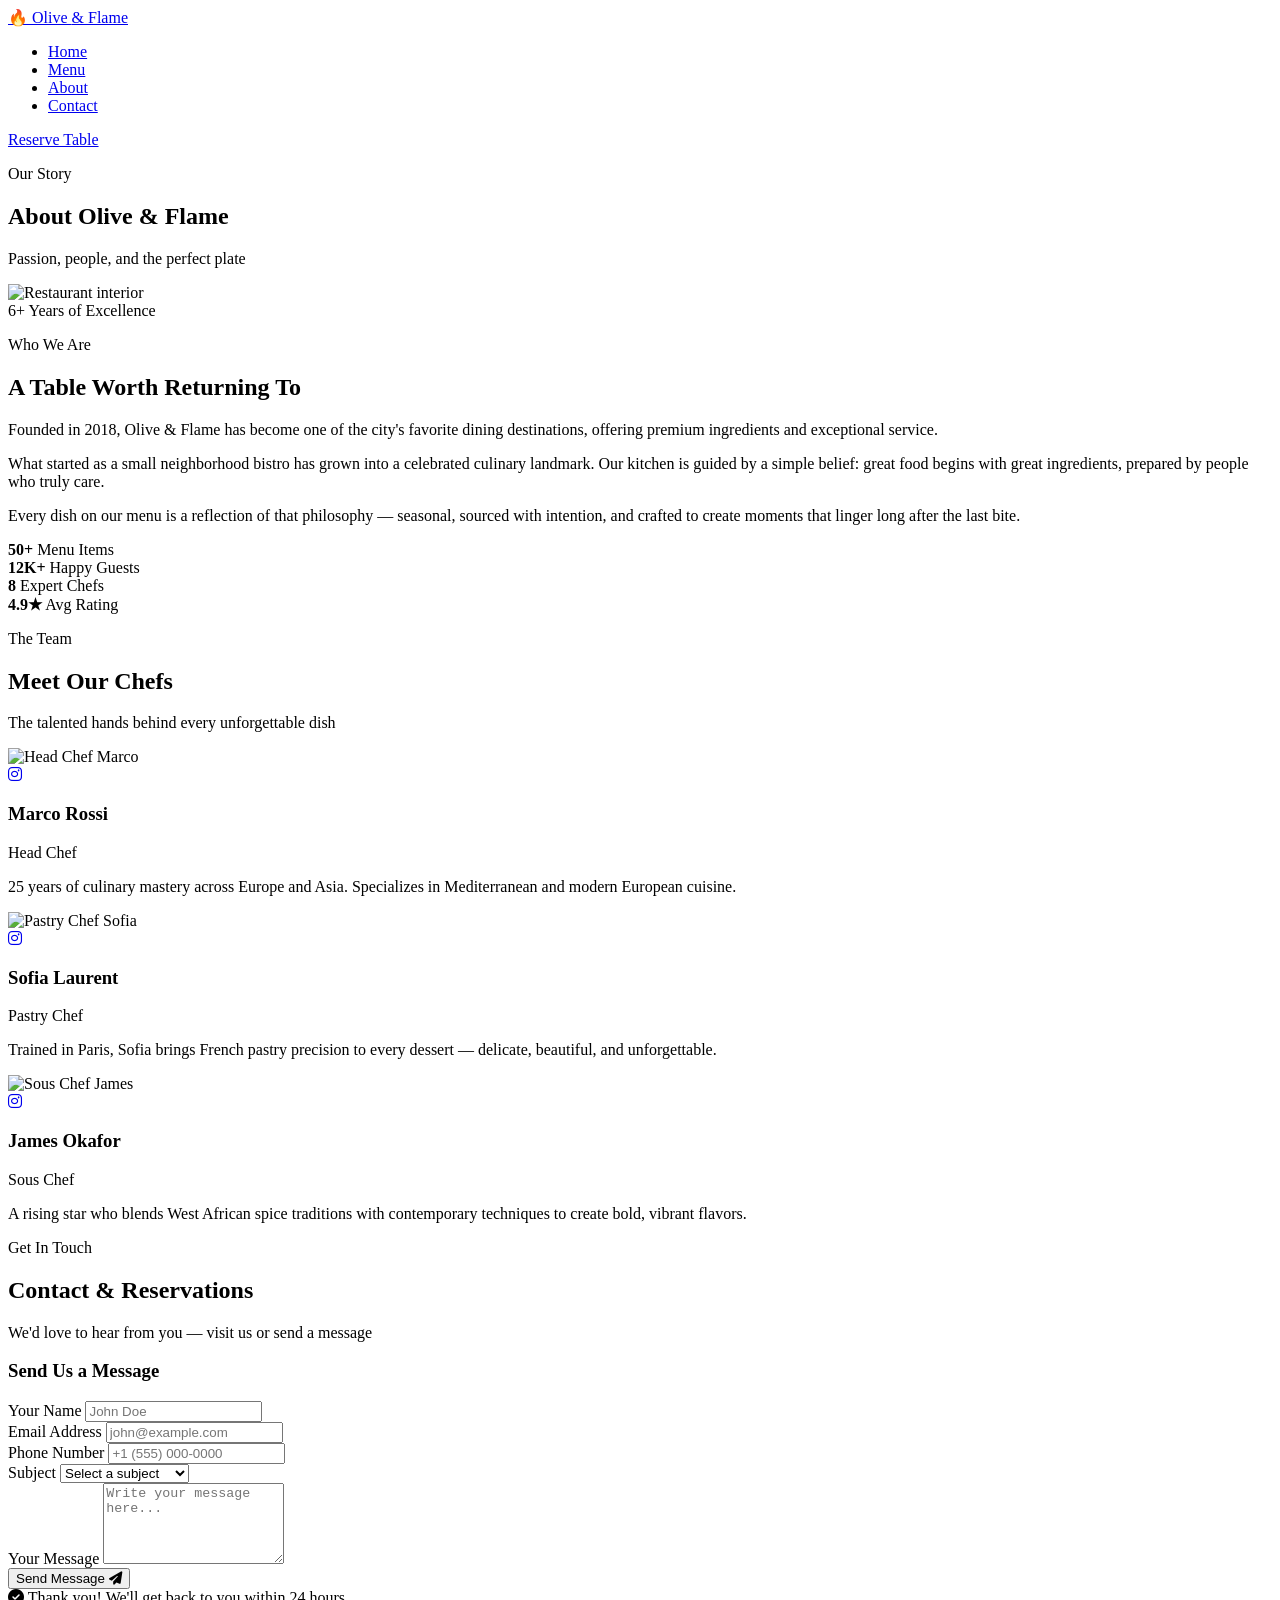
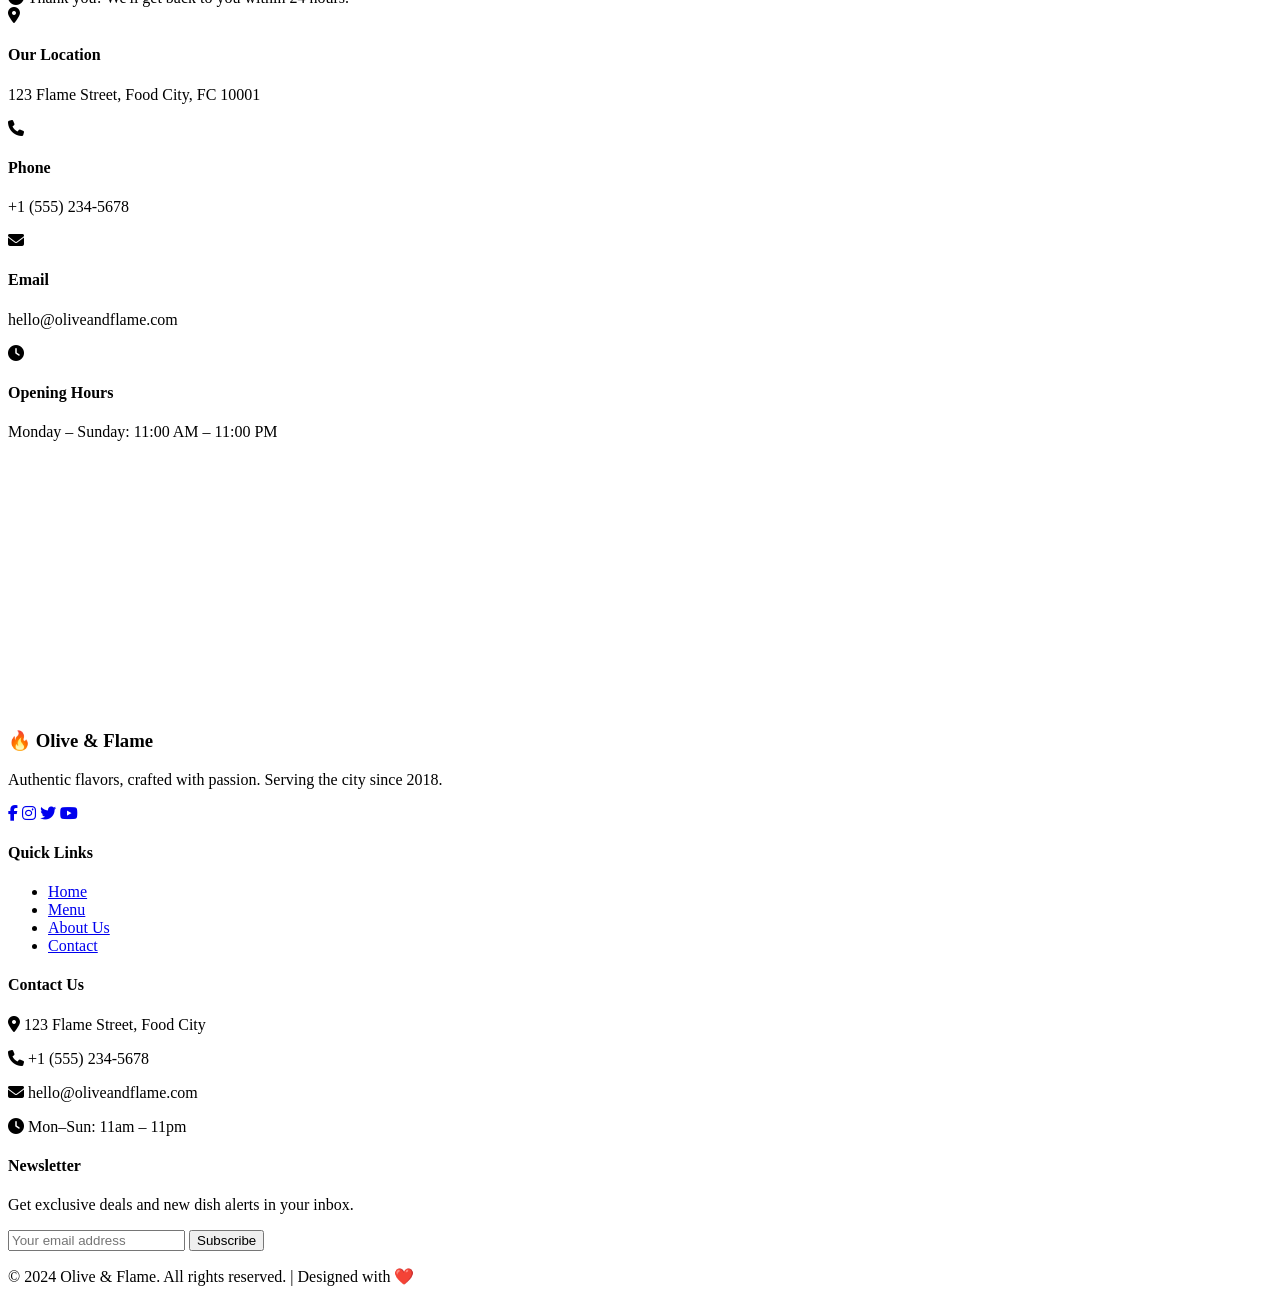
==== about.html @ fad20462 "HTML files of resturaent olive and flame" ====
<!doctype html>
<html lang="en">
  <head>
    <meta charset="UTF-8" />
    <meta name="viewport" content="width=device-width, initial-scale=1.0" />
    <title>About & Contact — Olive & Flame</title>

    <link rel="preconnect" href="https://fonts.googleapis.com" />
    <link rel="preconnect" href="https://fonts.gstatic.com" crossorigin />
    <link
      href="https://fonts.googleapis.com/css2?family=Playfair+Display:wght@400;600;700&family=Poppins:wght@300;400;500;600&display=swap"
      rel="stylesheet"
    />
    <link
      rel="stylesheet"
      href="https://cdnjs.cloudflare.com/ajax/libs/font-awesome/6.5.0/css/all.min.css"
    />
    <link rel="stylesheet" href="css/style.css" />
  </head>
  <body>
    <!-- ========== NAVBAR ========== -->
    <nav class="navbar">
      <div class="nav-container">
        <a href="index.html" class="logo">🔥 Olive <span>&</span> Flame</a>
        <ul class="nav-links" id="navLinks">
          <li><a href="index.html">Home</a></li>
          <li><a href="menu.html">Menu</a></li>
          <li><a href="about.html" class="active">About</a></li>
          <li><a href="about.html#contact">Contact</a></li>
        </ul>
        <a href="about.html#contact" class="btn-reserve">Reserve Table</a>
        <div class="hamburger" id="hamburger">
          <span></span><span></span><span></span>
        </div>
      </div>
    </nav>

    <!-- ========== PAGE HERO ========== -->
    <section
      class="page-hero"
      style="
        background-image: url(&quot;https://images.unsplash.com/photo-1424847651672-bf20a4b0982b?w=1600&quot;);
      "
    >
      <div class="hero-overlay"></div>
      <div class="page-hero-content">
        <p class="section-label">Our Story</p>
        <h1>About Olive & Flame</h1>
        <p>Passion, people, and the perfect plate</p>
      </div>
    </section>

    <!-- ========== ABOUT RESTAURANT ========== -->
    <section class="about-section">
      <div class="container">
        <div class="about-grid">
          <!-- Left: Image -->
          <div class="about-img-wrap">
            <img
              src="https://images.unsplash.com/photo-1414235077428-338989a2e8c0?w=800"
              alt="Restaurant interior"
            />
            <div class="about-badge">
              <span class="badge-number">6+</span>
              <span class="badge-text">Years of Excellence</span>
            </div>
          </div>

          <!-- Right: Content -->
          <div class="about-content">
            <p class="section-label">Who We Are</p>
            <h2>A Table Worth Returning To</h2>
            <p class="about-lead">
              Founded in 2018, Olive & Flame has become one of the city's
              favorite dining destinations, offering premium ingredients and
              exceptional service.
            </p>
            <p class="about-body">
              What started as a small neighborhood bistro has grown into a
              celebrated culinary landmark. Our kitchen is guided by a simple
              belief: great food begins with great ingredients, prepared by
              people who truly care.
            </p>
            <p class="about-body">
              Every dish on our menu is a reflection of that philosophy —
              seasonal, sourced with intention, and crafted to create moments
              that linger long after the last bite.
            </p>

            <!-- Stats row -->
            <div class="about-stats">
              <div class="stat">
                <strong>50+</strong>
                <span>Menu Items</span>
              </div>
              <div class="stat">
                <strong>12K+</strong>
                <span>Happy Guests</span>
              </div>
              <div class="stat">
                <strong>8</strong>
                <span>Expert Chefs</span>
              </div>
              <div class="stat">
                <strong>4.9★</strong>
                <span>Avg Rating</span>
              </div>
            </div>
          </div>
        </div>
      </div>
    </section>

    <!-- ========== MEET OUR CHEFS ========== -->
    <section class="chefs-section">
      <div class="container">
        <div class="section-header">
          <p class="section-label">The Team</p>
          <h2>Meet Our Chefs</h2>
          <p class="section-sub">
            The talented hands behind every unforgettable dish
          </p>
        </div>

        <div class="chefs-grid">
          <div class="chef-card">
            <div class="chef-img-wrap">
              <img
                src="https://images.unsplash.com/photo-1577219491135-ce391730fb2c?w=500"
                alt="Head Chef Marco"
              />
              <div class="chef-social">
                <a href="#"><i class="fab fa-instagram"></i></a>
              </div>
            </div>
            <div class="chef-info">
              <h3>Marco Rossi</h3>
              <span class="chef-role">Head Chef</span>
              <p>
                25 years of culinary mastery across Europe and Asia. Specializes
                in Mediterranean and modern European cuisine.
              </p>
            </div>
          </div>

          <div class="chef-card">
            <div class="chef-img-wrap">
              <img
                src="https://images.unsplash.com/photo-1607631568010-a87245c0daf8?w=500"
                alt="Pastry Chef Sofia"
              />
              <div class="chef-social">
                <a href="#"><i class="fab fa-instagram"></i></a>
              </div>
            </div>
            <div class="chef-info">
              <h3>Sofia Laurent</h3>
              <span class="chef-role">Pastry Chef</span>
              <p>
                Trained in Paris, Sofia brings French pastry precision to every
                dessert — delicate, beautiful, and unforgettable.
              </p>
            </div>
          </div>

          <div class="chef-card">
            <div class="chef-img-wrap">
              <img
                src="https://images.unsplash.com/photo-1583394293214-0e62a5e9e6e7?w=500"
                alt="Sous Chef James"
              />
              <div class="chef-social">
                <a href="#"><i class="fab fa-instagram"></i></a>
              </div>
            </div>
            <div class="chef-info">
              <h3>James Okafor</h3>
              <span class="chef-role">Sous Chef</span>
              <p>
                A rising star who blends West African spice traditions with
                contemporary techniques to create bold, vibrant flavors.
              </p>
            </div>
          </div>
        </div>
      </div>
    </section>

    <!-- ========== CONTACT SECTION ========== -->
    <section class="contact-section" id="contact">
      <div class="container">
        <div class="section-header">
          <p class="section-label">Get In Touch</p>
          <h2>Contact & Reservations</h2>
          <p class="section-sub">
            We'd love to hear from you — visit us or send a message
          </p>
        </div>

        <div class="contact-grid">
          <!-- Left: Form -->
          <div class="contact-form-wrap">
            <h3>Send Us a Message</h3>
            <div class="contact-form">
              <div class="form-row">
                <div class="form-group">
                  <label for="name">Your Name</label>
                  <input type="text" id="name" placeholder="John Doe" />
                </div>
                <div class="form-group">
                  <label for="email">Email Address</label>
                  <input
                    type="email"
                    id="email"
                    placeholder="john@example.com"
                  />
                </div>
              </div>

              <div class="form-group">
                <label for="phone">Phone Number</label>
                <input type="tel" id="phone" placeholder="+1 (555) 000-0000" />
              </div>

              <div class="form-group">
                <label for="subject">Subject</label>
                <select id="subject">
                  <option value="">Select a subject</option>
                  <option value="reservation">Table Reservation</option>
                  <option value="catering">Catering Inquiry</option>
                  <option value="feedback">Feedback</option>
                  <option value="other">Other</option>
                </select>
              </div>

              <div class="form-group">
                <label for="message">Your Message</label>
                <textarea
                  id="message"
                  rows="5"
                  placeholder="Write your message here..."
                ></textarea>
              </div>

              <button class="btn-submit" onclick="handleFormSubmit()">
                Send Message <i class="fas fa-paper-plane"></i>
              </button>

              <!-- Success message (hidden by default) -->
              <div class="form-success" id="formSuccess">
                <i class="fas fa-check-circle"></i>
                Thank you! We'll get back to you within 24 hours.
              </div>
            </div>
          </div>

          <!-- Right: Info + Map -->
          <div class="contact-info-wrap">
            <div class="contact-info-cards">
              <div class="info-card">
                <div class="info-icon">
                  <i class="fas fa-map-marker-alt"></i>
                </div>
                <div>
                  <h4>Our Location</h4>
                  <p>123 Flame Street, Food City, FC 10001</p>
                </div>
              </div>
              <div class="info-card">
                <div class="info-icon"><i class="fas fa-phone"></i></div>
                <div>
                  <h4>Phone</h4>
                  <p>+1 (555) 234-5678</p>
                </div>
              </div>
              <div class="info-card">
                <div class="info-icon"><i class="fas fa-envelope"></i></div>
                <div>
                  <h4>Email</h4>
                  <p>hello@oliveandflame.com</p>
                </div>
              </div>
              <div class="info-card">
                <div class="info-icon"><i class="fas fa-clock"></i></div>
                <div>
                  <h4>Opening Hours</h4>
                  <p>Monday – Sunday: 11:00 AM – 11:00 PM</p>
                </div>
              </div>
            </div>

            <!-- Google Map Placeholder -->
            <div class="map-placeholder">
              <iframe
                src="https://www.google.com/maps/embed?pb=!1m18!1m12!1m3!1d3022.2!2d-73.9857!3d40.7484!2m3!1f0!2f0!3f0!3m2!1i1024!2i768!4f13.1!3m3!1m2!1s0x0%3A0x0!2zNDDCsDQ0JzU0LjIiTiA3M8KwNTknMDguNSJX!5e0!3m2!1sen!2sus!4v1234567890"
                width="100%"
                height="250"
                style="border: 0; border-radius: 12px"
                allowfullscreen=""
                loading="lazy"
                title="Restaurant Location"
              >
              </iframe>
            </div>
          </div>
        </div>
      </div>
    </section>

    <!-- ========== FOOTER ========== -->
    <footer class="footer">
      <div class="container">
        <div class="footer-grid">
          <div class="footer-brand">
            <h3>🔥 Olive & Flame</h3>
            <p>
              Authentic flavors, crafted with passion. Serving the city since
              2018.
            </p>
            <div class="social-icons">
              <a href="#"><i class="fab fa-facebook-f"></i></a>
              <a href="#"><i class="fab fa-instagram"></i></a>
              <a href="#"><i class="fab fa-twitter"></i></a>
              <a href="#"><i class="fab fa-youtube"></i></a>
            </div>
          </div>
          <div class="footer-links">
            <h4>Quick Links</h4>
            <ul>
              <li><a href="index.html">Home</a></li>
              <li><a href="menu.html">Menu</a></li>
              <li><a href="about.html">About Us</a></li>
              <li><a href="about.html#contact">Contact</a></li>
            </ul>
          </div>
          <div class="footer-contact">
            <h4>Contact Us</h4>
            <p>
              <i class="fas fa-map-marker-alt"></i> 123 Flame Street, Food City
            </p>
            <p><i class="fas fa-phone"></i> +1 (555) 234-5678</p>
            <p><i class="fas fa-envelope"></i> hello@oliveandflame.com</p>
            <p><i class="fas fa-clock"></i> Mon–Sun: 11am – 11pm</p>
          </div>
          <div class="footer-newsletter">
            <h4>Newsletter</h4>
            <p>Get exclusive deals and new dish alerts in your inbox.</p>
            <div class="newsletter-form">
              <input type="email" placeholder="Your email address" />
              <button>Subscribe</button>
            </div>
          </div>
        </div>
        <div class="footer-bottom">
          <p>© 2024 Olive & Flame. All rights reserved. | Designed with ❤️</p>
        </div>
      </div>
    </footer>

    <script src="js/script.js"></script>
  </body>
</html>
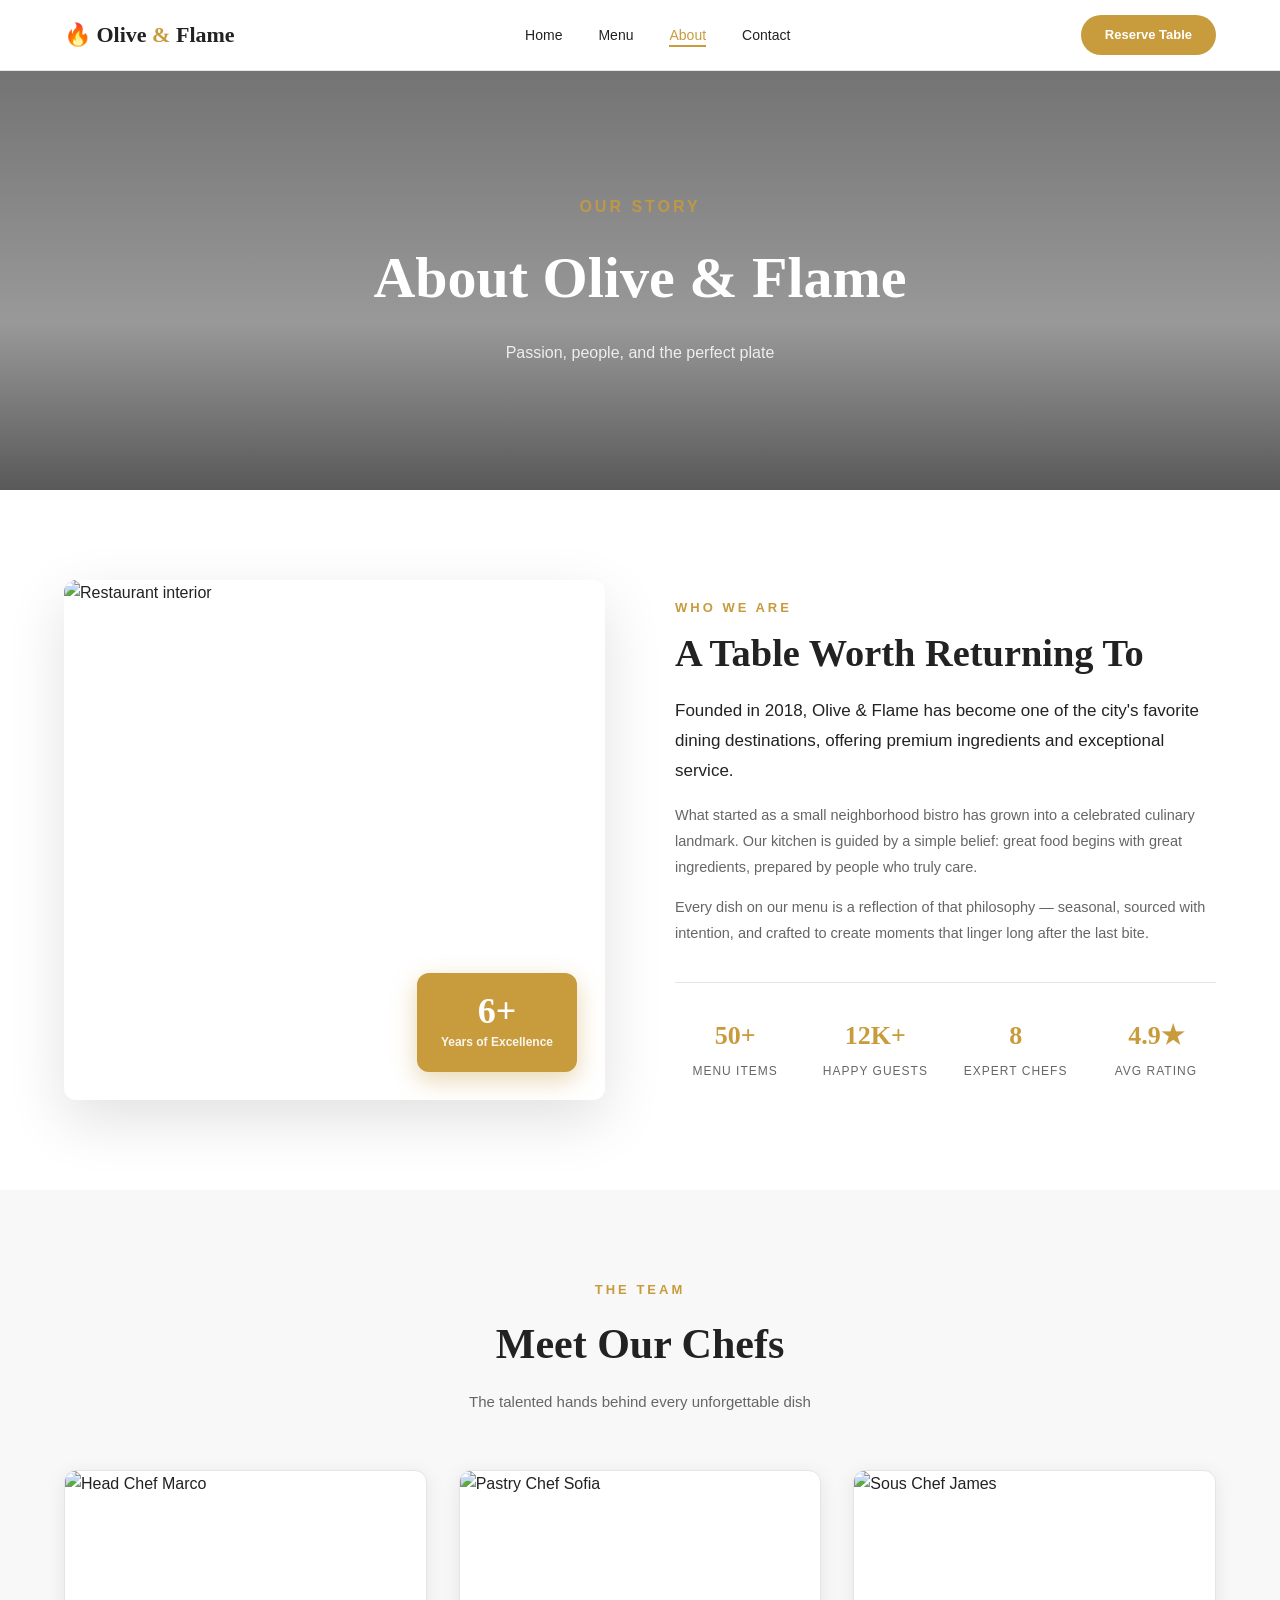
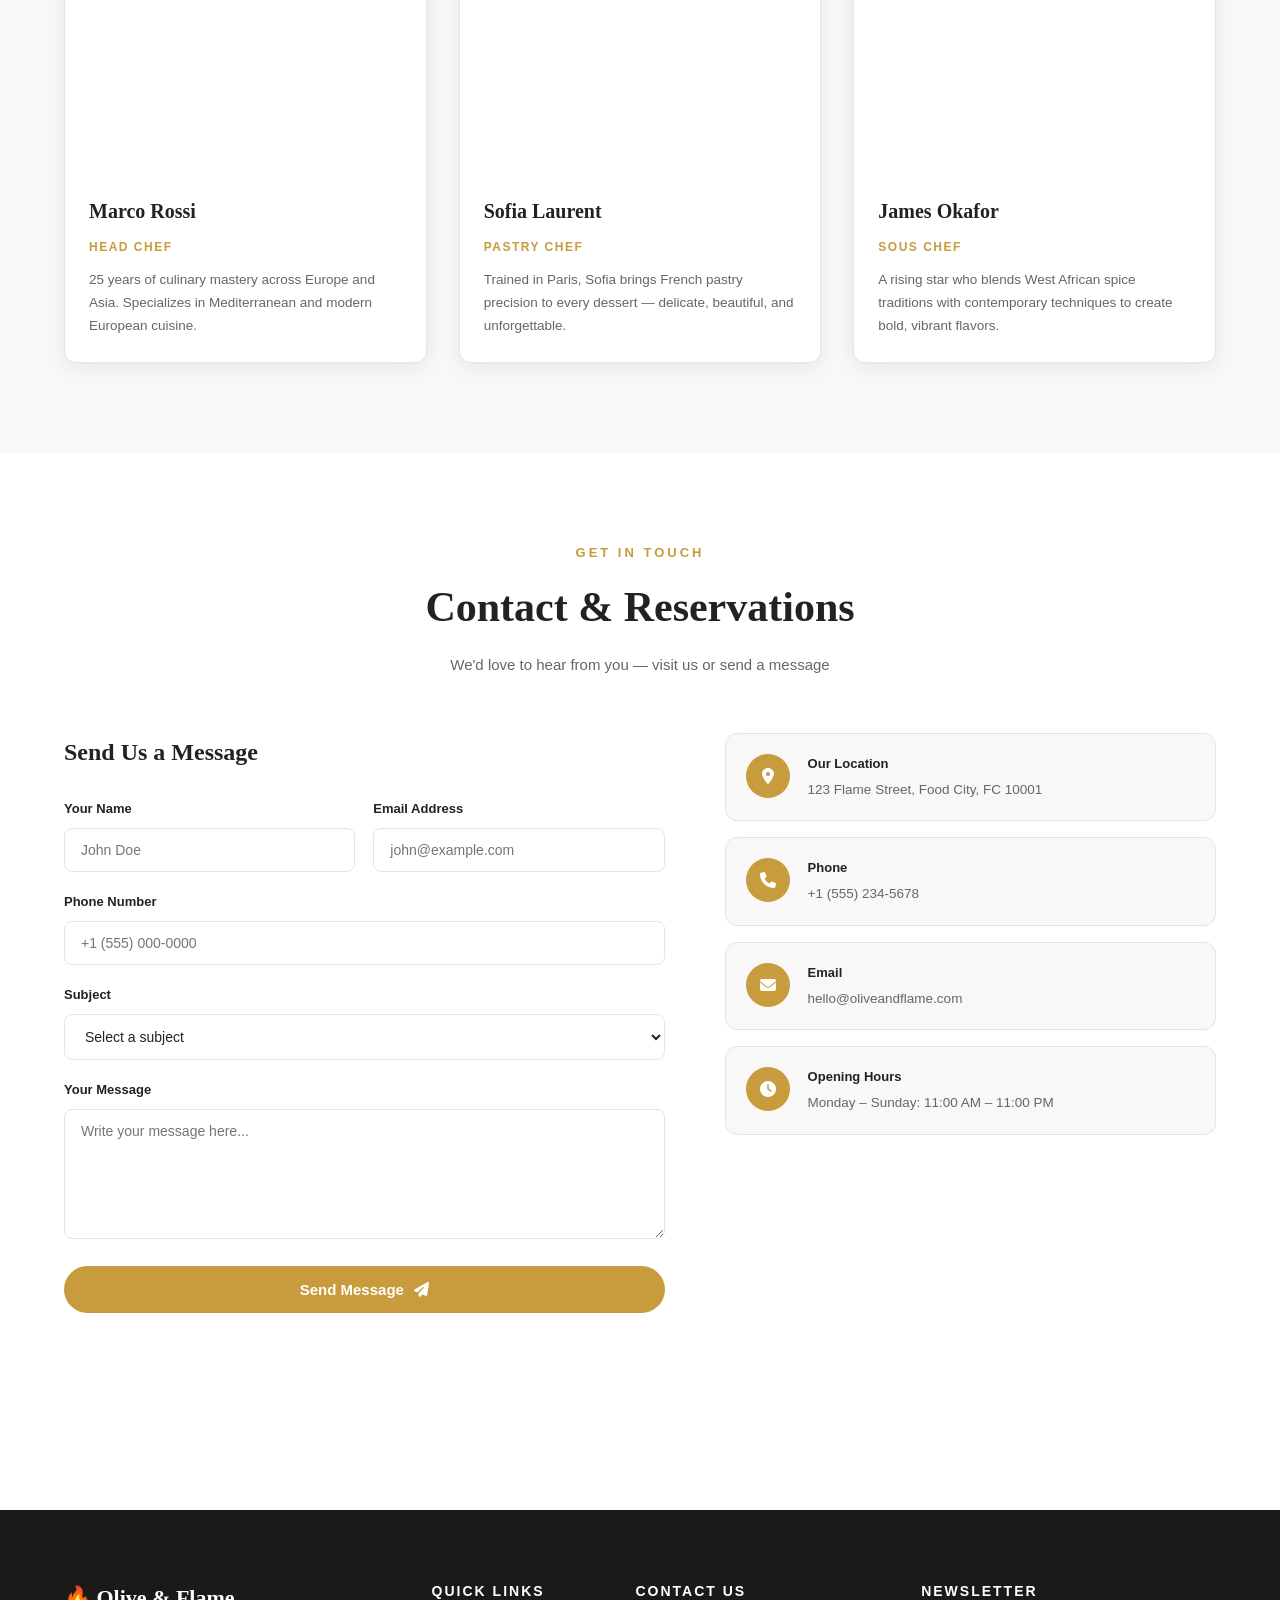
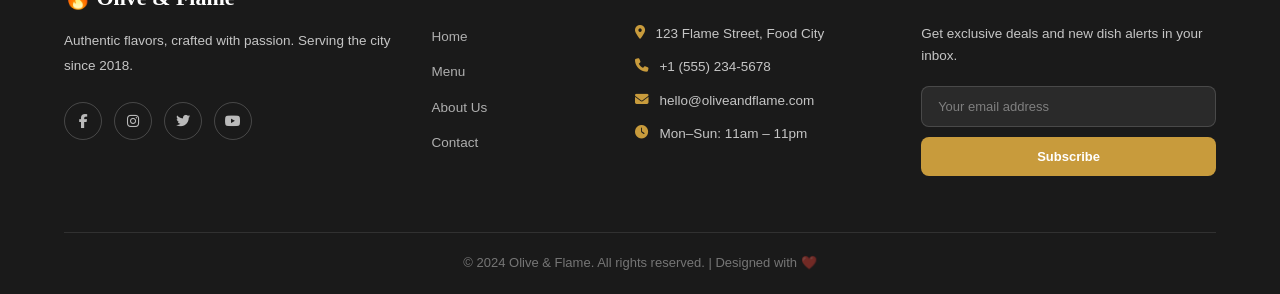
==== commit 70615864: "html files" ====
--- a/about.html
+++ b/about.html
@@ -15,7 +15,7 @@
       rel="stylesheet"
       href="https://cdnjs.cloudflare.com/ajax/libs/font-awesome/6.5.0/css/all.min.css"
     />
-    <link rel="stylesheet" href="css/style.css" />
+    <link rel="stylesheet" href="style.css" />
   </head>
   <body>
     <!-- ========== NAVBAR ========== -->
@@ -146,7 +146,7 @@
           <div class="chef-card">
             <div class="chef-img-wrap">
               <img
-                src="https://images.unsplash.com/photo-1607631568010-a87245c0daf8?w=500"
+                src="https://thumbs.dreamstime.com/b/female-chef-14984977.jpg"
                 alt="Pastry Chef Sofia"
               />
               <div class="chef-social">
@@ -166,7 +166,7 @@
           <div class="chef-card">
             <div class="chef-img-wrap">
               <img
-                src="https://images.unsplash.com/photo-1583394293214-0e62a5e9e6e7?w=500"
+                src="https://img.magnific.com/free-photo/male-chef-kitchen-holding-plate-salad_23-2149646219.jpg?semt=ais_test_b&w=740&q=80"
                 alt="Sous Chef James"
               />
               <div class="chef-social">
--- a/style.css
+++ b/style.css
@@ -0,0 +1,1439 @@
+/* ========================================
+   OLIVE & FLAME — style.css
+   ======================================== */
+
+/* ---- CSS VARIABLES (Color & Font Tokens) ---- */
+:root {
+  --white: #ffffff;
+  --bg-light: #f8f8f8;
+  --dark: #222222;
+  --gray: #666666;
+  --border: #e5e5e5;
+  --gold: #c89b3c;
+  --gold-dark: #a07828;
+  --font-head: "Playfair Display", serif;
+  --font-body: "Poppins", sans-serif;
+  --shadow: 0 4px 20px rgba(0, 0, 0, 0.08);
+  --radius: 12px;
+  --transition: all 0.3s ease;
+}
+
+/* ---- RESET & BASE ---- */
+*,
+*::before,
+*::after {
+  margin: 0;
+  padding: 0;
+  box-sizing: border-box;
+}
+
+html {
+  scroll-behavior: smooth;
+}
+
+body {
+  font-family: var(--font-body);
+  color: var(--dark);
+  background-color: var(--white);
+  line-height: 1.6;
+  font-size: 16px;
+}
+
+a {
+  text-decoration: none;
+  color: inherit;
+}
+
+ul {
+  list-style: none;
+}
+
+img {
+  width: 100%;
+  display: block;
+  object-fit: cover;
+}
+
+/* ---- REUSABLE CONTAINER ---- */
+.container {
+  max-width: 1200px;
+  margin: 0 auto;
+  padding: 0 24px;
+}
+
+/* ---- SECTION SPACING ---- */
+section {
+  padding: 90px 0;
+}
+
+/* ---- SECTION HEADER (reused in every section) ---- */
+.section-header {
+  text-align: center;
+  margin-bottom: 56px;
+}
+
+.section-label {
+  font-family: var(--font-body);
+  font-size: 13px;
+  font-weight: 600;
+  letter-spacing: 3px;
+  text-transform: uppercase;
+  color: var(--gold);
+  margin-bottom: 10px;
+}
+
+.section-header h2 {
+  font-family: var(--font-head);
+  font-size: clamp(28px, 4vw, 42px);
+  font-weight: 700;
+  color: var(--dark);
+  margin-bottom: 12px;
+}
+
+.section-sub {
+  font-size: 15px;
+  color: var(--gray);
+  max-width: 500px;
+  margin: 0 auto;
+}
+
+/* ---- BUTTONS ---- */
+.btn-primary {
+  display: inline-block;
+  background-color: var(--gold);
+  color: var(--white);
+  padding: 14px 32px;
+  border-radius: 50px;
+  font-family: var(--font-body);
+  font-size: 14px;
+  font-weight: 600;
+  letter-spacing: 0.5px;
+  transition: var(--transition);
+}
+
+.btn-primary:hover {
+  background-color: var(--gold-dark);
+  transform: translateY(-2px);
+  box-shadow: 0 8px 24px rgba(200, 155, 60, 0.35);
+}
+
+.btn-secondary {
+  display: inline-block;
+  background-color: transparent;
+  color: var(--white);
+  padding: 13px 32px;
+  border-radius: 50px;
+  border: 2px solid var(--white);
+  font-family: var(--font-body);
+  font-size: 14px;
+  font-weight: 600;
+  transition: var(--transition);
+}
+
+.btn-secondary:hover {
+  background-color: var(--white);
+  color: var(--dark);
+  transform: translateY(-2px);
+}
+
+.btn-small {
+  display: inline-block;
+  background-color: var(--gold);
+  color: var(--white);
+  padding: 8px 20px;
+  border-radius: 50px;
+  font-size: 13px;
+  font-weight: 600;
+  transition: var(--transition);
+}
+
+.btn-small:hover {
+  background-color: var(--gold-dark);
+  transform: translateY(-1px);
+}
+
+.center-btn {
+  text-align: center;
+  margin-top: 48px;
+}
+
+/* ============================================================
+   NAVBAR
+   ============================================================ */
+.navbar {
+  position: fixed;
+  top: 0;
+  left: 0;
+  width: 100%;
+  z-index: 1000;
+  background-color: rgba(255, 255, 255, 0.97);
+  backdrop-filter: blur(10px);
+  border-bottom: 1px solid var(--border);
+  transition: var(--transition);
+}
+
+.nav-container {
+  max-width: 1200px;
+  margin: 0 auto;
+  padding: 0 24px;
+  height: 70px;
+  display: flex;
+  align-items: center;
+  justify-content: space-between;
+}
+
+/* Logo */
+.logo {
+  font-family: var(--font-head);
+  font-size: 22px;
+  font-weight: 700;
+  color: var(--dark);
+}
+
+.logo span {
+  color: var(--gold);
+}
+
+/* Desktop nav links */
+.nav-links {
+  display: flex;
+  align-items: center;
+  gap: 36px;
+}
+
+.nav-links a {
+  font-size: 14px;
+  font-weight: 500;
+  color: var(--dark);
+  position: relative;
+  padding-bottom: 4px;
+  transition: var(--transition);
+}
+
+.nav-links a::after {
+  content: "";
+  position: absolute;
+  bottom: 0;
+  left: 0;
+  width: 0;
+  height: 2px;
+  background-color: var(--gold);
+  transition: var(--transition);
+}
+
+.nav-links a:hover,
+.nav-links a.active {
+  color: var(--gold);
+}
+
+.nav-links a:hover::after,
+.nav-links a.active::after {
+  width: 100%;
+}
+
+/* Reserve button in navbar */
+.btn-reserve {
+  background-color: var(--gold);
+  color: var(--white);
+  padding: 10px 24px;
+  border-radius: 50px;
+  font-size: 13px;
+  font-weight: 600;
+  transition: var(--transition);
+}
+
+.btn-reserve:hover {
+  background-color: var(--gold-dark);
+  transform: translateY(-1px);
+}
+
+/* Hamburger */
+.hamburger {
+  display: none;
+  flex-direction: column;
+  gap: 5px;
+  cursor: pointer;
+  padding: 4px;
+}
+
+.hamburger span {
+  display: block;
+  width: 25px;
+  height: 2px;
+  background-color: var(--dark);
+  border-radius: 2px;
+  transition: var(--transition);
+}
+
+/* Hamburger animation when open */
+.hamburger.open span:nth-child(1) {
+  transform: translateY(7px) rotate(45deg);
+}
+.hamburger.open span:nth-child(2) {
+  opacity: 0;
+}
+.hamburger.open span:nth-child(3) {
+  transform: translateY(-7px) rotate(-45deg);
+}
+
+/* ============================================================
+   HERO SECTION
+   ============================================================ */
+.hero {
+  position: relative;
+  min-height: 100vh;
+  display: flex;
+  align-items: center;
+  justify-content: center;
+  text-align: center;
+
+  /* Background image — Unsplash restaurant photo */
+  background-image: url("https://images.unsplash.com/photo-1517248135467-4c7edcad34c4?w=1600");
+  background-size: cover;
+  background-position: center;
+  background-attachment: fixed;
+}
+
+.hero-overlay {
+  position: absolute;
+  inset: 0;
+  background: linear-gradient(
+    to bottom,
+    rgba(0, 0, 0, 0.55) 0%,
+    rgba(0, 0, 0, 0.4) 60%,
+    rgba(0, 0, 0, 0.65) 100%
+  );
+}
+
+.hero-content {
+  position: relative;
+  z-index: 1;
+  padding: 0 24px;
+  max-width: 780px;
+  margin: 0 auto;
+}
+
+.hero-eyebrow {
+  font-size: 13px;
+  font-weight: 600;
+  letter-spacing: 4px;
+  text-transform: uppercase;
+  color: var(--gold);
+  margin-bottom: 20px;
+}
+
+.hero-content h1 {
+  font-family: var(--font-head);
+  font-size: clamp(36px, 6vw, 72px);
+  font-weight: 700;
+  color: var(--white);
+  line-height: 1.15;
+  margin-bottom: 24px;
+}
+
+.hero-sub {
+  font-size: clamp(14px, 2vw, 17px);
+  color: rgba(255, 255, 255, 0.85);
+  margin-bottom: 40px;
+  line-height: 1.8;
+}
+
+.hero-buttons {
+  display: flex;
+  gap: 16px;
+  justify-content: center;
+  flex-wrap: wrap;
+}
+
+/* ============================================================
+   FEATURED DISHES
+   ============================================================ */
+.featured-dishes {
+  background-color: var(--white);
+}
+
+.dishes-grid {
+  display: grid;
+  grid-template-columns: repeat(3, 1fr);
+  gap: 32px;
+}
+
+/* Dish Card */
+.dish-card {
+  background-color: var(--white);
+  border-radius: var(--radius);
+  border: 1px solid var(--border);
+  overflow: hidden;
+  box-shadow: var(--shadow);
+  transition: var(--transition);
+}
+
+.dish-card:hover {
+  transform: translateY(-6px);
+  box-shadow: 0 16px 40px rgba(0, 0, 0, 0.12);
+}
+
+.dish-img-wrap {
+  position: relative;
+  height: 220px;
+  overflow: hidden;
+}
+
+.dish-img-wrap img {
+  height: 100%;
+  transition: transform 0.5s ease;
+}
+
+.dish-card:hover .dish-img-wrap img {
+  transform: scale(1.06);
+}
+
+.dish-tag {
+  position: absolute;
+  top: 14px;
+  left: 14px;
+  background-color: var(--gold);
+  color: var(--white);
+  font-size: 11px;
+  font-weight: 600;
+  letter-spacing: 1px;
+  text-transform: uppercase;
+  padding: 4px 12px;
+  border-radius: 50px;
+}
+
+.dish-info {
+  padding: 22px;
+}
+
+.dish-info h3 {
+  font-family: var(--font-head);
+  font-size: 20px;
+  font-weight: 600;
+  margin-bottom: 10px;
+  color: var(--dark);
+}
+
+.dish-info p {
+  font-size: 13.5px;
+  color: var(--gray);
+  line-height: 1.7;
+  margin-bottom: 18px;
+}
+
+.dish-footer {
+  display: flex;
+  align-items: center;
+  justify-content: space-between;
+}
+
+.price {
+  font-family: var(--font-head);
+  font-size: 22px;
+  font-weight: 700;
+  color: var(--gold);
+}
+
+/* ============================================================
+   WHY CHOOSE US
+   ============================================================ */
+.why-us {
+  background-color: var(--bg-light);
+}
+
+.features-grid {
+  display: grid;
+  grid-template-columns: repeat(4, 1fr);
+  gap: 28px;
+}
+
+.feature-card {
+  background-color: var(--white);
+  border-radius: var(--radius);
+  border: 1px solid var(--border);
+  padding: 40px 28px;
+  text-align: center;
+  transition: var(--transition);
+  box-shadow: var(--shadow);
+}
+
+.feature-card:hover {
+  transform: translateY(-5px);
+  border-color: var(--gold);
+  box-shadow: 0 12px 32px rgba(200, 155, 60, 0.15);
+}
+
+.feature-icon {
+  font-size: 44px;
+  margin-bottom: 20px;
+  display: block;
+}
+
+.feature-card h3 {
+  font-family: var(--font-head);
+  font-size: 18px;
+  font-weight: 600;
+  margin-bottom: 12px;
+  color: var(--dark);
+}
+
+.feature-card p {
+  font-size: 13.5px;
+  color: var(--gray);
+  line-height: 1.7;
+}
+
+/* ============================================================
+   TESTIMONIALS
+   ============================================================ */
+.testimonials {
+  background-color: var(--white);
+}
+
+.reviews-grid {
+  display: grid;
+  grid-template-columns: repeat(3, 1fr);
+  gap: 28px;
+}
+
+.review-card {
+  background-color: var(--bg-light);
+  border-radius: var(--radius);
+  border: 1px solid var(--border);
+  padding: 36px 28px;
+  transition: var(--transition);
+}
+
+.review-card:hover {
+  box-shadow: 0 10px 30px rgba(0, 0, 0, 0.08);
+  transform: translateY(-4px);
+}
+
+.stars {
+  color: var(--gold);
+  font-size: 18px;
+  letter-spacing: 2px;
+  margin-bottom: 16px;
+}
+
+.review-card p {
+  font-size: 14px;
+  color: var(--gray);
+  line-height: 1.8;
+  font-style: italic;
+  margin-bottom: 24px;
+}
+
+.reviewer {
+  display: flex;
+  align-items: center;
+  gap: 14px;
+}
+
+.reviewer-avatar {
+  width: 46px;
+  height: 46px;
+  border-radius: 50%;
+  background-color: var(--gold);
+  color: var(--white);
+  font-weight: 700;
+  font-size: 18px;
+  display: flex;
+  align-items: center;
+  justify-content: center;
+  flex-shrink: 0;
+}
+
+.reviewer strong {
+  display: block;
+  font-size: 14px;
+  font-weight: 600;
+  color: var(--dark);
+}
+
+.reviewer span {
+  font-size: 12px;
+  color: var(--gray);
+}
+
+/* ============================================================
+   FOOTER
+   ============================================================ */
+.footer {
+  background-color: #1a1a1a;
+  color: rgba(255, 255, 255, 0.75);
+  padding: 70px 0 0;
+}
+
+.footer-grid {
+  display: grid;
+  grid-template-columns: 2fr 1fr 1.5fr 1.8fr;
+  gap: 40px;
+  padding-bottom: 56px;
+  border-bottom: 1px solid rgba(255, 255, 255, 0.1);
+}
+
+/* Brand column */
+.footer-brand h3 {
+  font-family: var(--font-head);
+  font-size: 22px;
+  color: var(--white);
+  margin-bottom: 14px;
+}
+
+.footer-brand p {
+  font-size: 13.5px;
+  line-height: 1.8;
+  margin-bottom: 24px;
+}
+
+.social-icons {
+  display: flex;
+  gap: 12px;
+}
+
+.social-icons a {
+  width: 38px;
+  height: 38px;
+  border-radius: 50%;
+  border: 1px solid rgba(255, 255, 255, 0.2);
+  display: flex;
+  align-items: center;
+  justify-content: center;
+  font-size: 14px;
+  color: rgba(255, 255, 255, 0.7);
+  transition: var(--transition);
+}
+
+.social-icons a:hover {
+  background-color: var(--gold);
+  border-color: var(--gold);
+  color: var(--white);
+  transform: translateY(-2px);
+}
+
+/* Links column */
+.footer-links h4,
+.footer-contact h4,
+.footer-newsletter h4 {
+  font-family: var(--font-body);
+  font-size: 14px;
+  font-weight: 600;
+  letter-spacing: 2px;
+  text-transform: uppercase;
+  color: var(--white);
+  margin-bottom: 20px;
+}
+
+.footer-links ul {
+  display: flex;
+  flex-direction: column;
+  gap: 10px;
+}
+
+.footer-links a {
+  font-size: 13.5px;
+  color: rgba(255, 255, 255, 0.65);
+  transition: var(--transition);
+}
+
+.footer-links a:hover {
+  color: var(--gold);
+  padding-left: 6px;
+}
+
+/* Contact column */
+.footer-contact p {
+  font-size: 13.5px;
+  margin-bottom: 12px;
+  display: flex;
+  align-items: flex-start;
+  gap: 10px;
+}
+
+.footer-contact i {
+  color: var(--gold);
+  margin-top: 3px;
+  flex-shrink: 0;
+}
+
+/* Newsletter column */
+.footer-newsletter p {
+  font-size: 13.5px;
+  line-height: 1.7;
+  margin-bottom: 18px;
+}
+
+.newsletter-form {
+  display: flex;
+  flex-direction: column;
+  gap: 10px;
+}
+
+.newsletter-form input {
+  padding: 12px 16px;
+  border-radius: 8px;
+  border: 1px solid rgba(255, 255, 255, 0.15);
+  background-color: rgba(255, 255, 255, 0.07);
+  color: var(--white);
+  font-family: var(--font-body);
+  font-size: 13px;
+  outline: none;
+  transition: var(--transition);
+}
+
+.newsletter-form input::placeholder {
+  color: rgba(255, 255, 255, 0.4);
+}
+
+.newsletter-form input:focus {
+  border-color: var(--gold);
+  background-color: rgba(255, 255, 255, 0.1);
+}
+
+.newsletter-form button {
+  padding: 12px;
+  background-color: var(--gold);
+  color: var(--white);
+  border: none;
+  border-radius: 8px;
+  font-family: var(--font-body);
+  font-size: 13px;
+  font-weight: 600;
+  cursor: pointer;
+  transition: var(--transition);
+}
+
+.newsletter-form button:hover {
+  background-color: var(--gold-dark);
+}
+
+/* Footer bottom bar */
+.footer-bottom {
+  padding: 20px 0;
+  text-align: center;
+}
+
+.footer-bottom p {
+  font-size: 13px;
+  color: rgba(255, 255, 255, 0.4);
+}
+
+/* ============================================================
+   RESPONSIVE — TABLET (max 1024px)
+   ============================================================ */
+@media (max-width: 1024px) {
+  .features-grid {
+    grid-template-columns: repeat(2, 1fr);
+  }
+
+  .footer-grid {
+    grid-template-columns: repeat(2, 1fr);
+  }
+}
+
+/* ============================================================
+   RESPONSIVE — MOBILE (max 768px)
+   ============================================================ */
+@media (max-width: 768px) {
+  section {
+    padding: 64px 0;
+  }
+
+  /* Navbar mobile */
+  .nav-links {
+    display: none;
+    flex-direction: column;
+    gap: 0;
+    position: absolute;
+    top: 70px;
+    left: 0;
+    width: 100%;
+    background-color: var(--white);
+    border-top: 1px solid var(--border);
+    padding: 12px 0 20px;
+    box-shadow: 0 8px 24px rgba(0, 0, 0, 0.08);
+  }
+
+  .nav-links.open {
+    display: flex;
+  }
+
+  .nav-links li a {
+    display: block;
+    padding: 13px 28px;
+    font-size: 15px;
+  }
+
+  .btn-reserve {
+    display: none;
+  }
+
+  .hamburger {
+    display: flex;
+  }
+
+  /* Hero mobile */
+  .hero {
+    background-attachment: scroll;
+    min-height: 100svh;
+  }
+
+  .hero-content h1 {
+    font-size: 34px;
+  }
+
+  .hero-sub br {
+    display: none;
+  }
+
+  /* Dishes — 1 column */
+  .dishes-grid {
+    grid-template-columns: 1fr;
+    max-width: 420px;
+    margin: 0 auto;
+  }
+
+  /* Features — 1 column */
+  .features-grid {
+    grid-template-columns: 1fr;
+    max-width: 420px;
+    margin: 0 auto;
+  }
+
+  /* Reviews — 1 column */
+  .reviews-grid {
+    grid-template-columns: 1fr;
+  }
+
+  /* Footer — 1 column */
+  .footer-grid {
+    grid-template-columns: 1fr;
+    gap: 36px;
+  }
+}
+
+/* ============================================================
+   RESPONSIVE — SMALL TABLET (769px – 1024px) dishes grid
+   ============================================================ */
+@media (min-width: 769px) and (max-width: 1024px) {
+  .dishes-grid {
+    grid-template-columns: repeat(2, 1fr);
+  }
+
+  .reviews-grid {
+    grid-template-columns: repeat(2, 1fr);
+  }
+}
+/* ============================================================
+   PAGE HERO (menu.html & about.html ke liye)
+   ============================================================ */
+.page-hero {
+  position: relative;
+  height: 420px;
+  display: flex;
+  align-items: center;
+  justify-content: center;
+  text-align: center;
+  background-size: cover;
+  background-position: center;
+  margin-top: 70px;
+}
+
+.page-hero-content {
+  position: relative;
+  z-index: 1;
+  color: var(--white);
+}
+
+.page-hero-content h1 {
+  font-family: var(--font-head);
+  font-size: clamp(32px, 5vw, 58px);
+  font-weight: 700;
+  margin: 12px 0 16px;
+}
+
+.page-hero-content p {
+  font-size: 16px;
+  opacity: 0.85;
+}
+
+/* ============================================================
+   MENU PAGE
+   ============================================================ */
+.menu-section {
+  padding: 70px 0 90px;
+  background-color: var(--bg-light);
+}
+
+/* Filter Tabs */
+.menu-tabs {
+  display: flex;
+  flex-wrap: wrap;
+  gap: 10px;
+  justify-content: center;
+  margin-bottom: 56px;
+}
+
+.tab-btn {
+  padding: 10px 26px;
+  border-radius: 50px;
+  border: 2px solid var(--border);
+  background: var(--white);
+  color: var(--gray);
+  font-family: var(--font-body);
+  font-size: 13px;
+  font-weight: 600;
+  cursor: pointer;
+  transition: var(--transition);
+}
+
+.tab-btn:hover,
+.tab-btn.active {
+  background-color: var(--gold);
+  border-color: var(--gold);
+  color: var(--white);
+}
+
+/* Category Title */
+.menu-category {
+  margin-bottom: 64px;
+}
+
+.category-title {
+  font-family: var(--font-head);
+  font-size: 28px;
+  font-weight: 600;
+  color: var(--dark);
+  margin-bottom: 28px;
+  padding-bottom: 14px;
+  border-bottom: 2px solid var(--border);
+  display: flex;
+  align-items: center;
+  gap: 12px;
+}
+
+.cat-icon {
+  font-size: 28px;
+}
+
+/* Menu Grid — 4 cards per row desktop */
+.menu-grid {
+  display: grid;
+  grid-template-columns: repeat(4, 1fr);
+  gap: 24px;
+}
+
+/* Menu Card */
+.menu-card {
+  background-color: var(--white);
+  border-radius: var(--radius);
+  border: 1px solid var(--border);
+  overflow: hidden;
+  box-shadow: var(--shadow);
+  transition: var(--transition);
+}
+
+.menu-card:hover {
+  transform: translateY(-5px);
+  box-shadow: 0 14px 36px rgba(0, 0, 0, 0.11);
+}
+
+.menu-img-wrap {
+  height: 180px;
+  overflow: hidden;
+}
+
+.menu-img-wrap img {
+  height: 100%;
+  transition: transform 0.5s ease;
+}
+
+.menu-card:hover .menu-img-wrap img {
+  transform: scale(1.07);
+}
+
+.menu-card-body {
+  padding: 18px;
+}
+
+.menu-card-top {
+  display: flex;
+  justify-content: space-between;
+  align-items: flex-start;
+  margin-bottom: 8px;
+  gap: 8px;
+}
+
+.menu-card-top h3 {
+  font-family: var(--font-head);
+  font-size: 16px;
+  font-weight: 600;
+  color: var(--dark);
+  line-height: 1.3;
+}
+
+.menu-price {
+  font-family: var(--font-head);
+  font-size: 17px;
+  font-weight: 700;
+  color: var(--gold);
+  white-space: nowrap;
+}
+
+.menu-card-body p {
+  font-size: 12.5px;
+  color: var(--gray);
+  line-height: 1.65;
+  margin-bottom: 12px;
+}
+
+/* Tags */
+.menu-tags {
+  display: flex;
+  flex-wrap: wrap;
+  gap: 6px;
+}
+
+.tag {
+  font-size: 10px;
+  font-weight: 600;
+  letter-spacing: 0.5px;
+  padding: 3px 10px;
+  border-radius: 50px;
+  text-transform: uppercase;
+}
+
+.tag.veg {
+  background: #e8f5e9;
+  color: #2e7d32;
+}
+.tag.spicy {
+  background: #fff3e0;
+  color: #e65100;
+}
+.tag.popular {
+  background: #e3f2fd;
+  color: #1565c0;
+}
+.tag.chef {
+  background: #fce4ec;
+  color: #c62828;
+}
+
+/* Hidden categories (JS filter) */
+.menu-category.hidden {
+  display: none;
+}
+
+/* ============================================================
+   ABOUT PAGE
+   ============================================================ */
+
+/* About Section */
+.about-section {
+  padding: 90px 0;
+  background-color: var(--white);
+}
+
+.about-grid {
+  display: grid;
+  grid-template-columns: 1fr 1fr;
+  gap: 70px;
+  align-items: center;
+}
+
+.about-img-wrap {
+  position: relative;
+  border-radius: var(--radius);
+  overflow: hidden;
+  box-shadow: 0 20px 60px rgba(0, 0, 0, 0.12);
+}
+
+.about-img-wrap img {
+  height: 520px;
+  object-fit: cover;
+}
+
+.about-badge {
+  position: absolute;
+  bottom: 28px;
+  right: 28px;
+  background-color: var(--gold);
+  color: var(--white);
+  padding: 20px 24px;
+  border-radius: var(--radius);
+  text-align: center;
+  box-shadow: 0 8px 24px rgba(200, 155, 60, 0.4);
+}
+
+.badge-number {
+  display: block;
+  font-family: var(--font-head);
+  font-size: 36px;
+  font-weight: 700;
+  line-height: 1;
+}
+
+.badge-text {
+  display: block;
+  font-size: 12px;
+  font-weight: 600;
+  opacity: 0.9;
+  margin-top: 4px;
+}
+
+.about-content h2 {
+  font-family: var(--font-head);
+  font-size: clamp(26px, 3vw, 40px);
+  font-weight: 700;
+  color: var(--dark);
+  margin: 12px 0 20px;
+  line-height: 1.2;
+}
+
+.about-lead {
+  font-size: 17px;
+  color: var(--dark);
+  font-weight: 500;
+  line-height: 1.75;
+  margin-bottom: 16px;
+}
+
+.about-body {
+  font-size: 14.5px;
+  color: var(--gray);
+  line-height: 1.8;
+  margin-bottom: 14px;
+}
+
+/* Stats Row */
+.about-stats {
+  display: grid;
+  grid-template-columns: repeat(4, 1fr);
+  gap: 20px;
+  margin-top: 36px;
+  padding-top: 32px;
+  border-top: 1px solid var(--border);
+}
+
+.stat {
+  text-align: center;
+}
+
+.stat strong {
+  display: block;
+  font-family: var(--font-head);
+  font-size: 26px;
+  font-weight: 700;
+  color: var(--gold);
+}
+
+.stat span {
+  font-size: 12px;
+  color: var(--gray);
+  font-weight: 500;
+  text-transform: uppercase;
+  letter-spacing: 1px;
+}
+
+/* Chefs Section */
+.chefs-section {
+  padding: 90px 0;
+  background-color: var(--bg-light);
+}
+
+.chefs-grid {
+  display: grid;
+  grid-template-columns: repeat(3, 1fr);
+  gap: 32px;
+}
+
+.chef-card {
+  background-color: var(--white);
+  border-radius: var(--radius);
+  overflow: hidden;
+  box-shadow: var(--shadow);
+  transition: var(--transition);
+  border: 1px solid var(--border);
+}
+
+.chef-card:hover {
+  transform: translateY(-6px);
+  box-shadow: 0 16px 40px rgba(0, 0, 0, 0.12);
+}
+
+.chef-img-wrap {
+  position: relative;
+  height: 300px;
+  overflow: hidden;
+}
+
+.chef-img-wrap img {
+  height: 100%;
+  transition: transform 0.5s ease;
+}
+
+.chef-card:hover .chef-img-wrap img {
+  transform: scale(1.05);
+}
+
+.chef-social {
+  position: absolute;
+  bottom: 16px;
+  right: 16px;
+  background-color: var(--gold);
+  width: 40px;
+  height: 40px;
+  border-radius: 50%;
+  display: flex;
+  align-items: center;
+  justify-content: center;
+  opacity: 0;
+  transform: translateY(8px);
+  transition: var(--transition);
+}
+
+.chef-card:hover .chef-social {
+  opacity: 1;
+  transform: translateY(0);
+}
+
+.chef-social a {
+  color: var(--white);
+  font-size: 15px;
+}
+
+.chef-info {
+  padding: 24px;
+}
+
+.chef-info h3 {
+  font-family: var(--font-head);
+  font-size: 20px;
+  font-weight: 600;
+  color: var(--dark);
+  margin-bottom: 6px;
+}
+
+.chef-role {
+  display: inline-block;
+  font-size: 12px;
+  font-weight: 600;
+  letter-spacing: 1.5px;
+  text-transform: uppercase;
+  color: var(--gold);
+  margin-bottom: 12px;
+}
+
+.chef-info p {
+  font-size: 13.5px;
+  color: var(--gray);
+  line-height: 1.7;
+}
+
+/* Contact Section */
+.contact-section {
+  padding: 90px 0;
+  background-color: var(--white);
+}
+
+.contact-grid {
+  display: grid;
+  grid-template-columns: 1.1fr 0.9fr;
+  gap: 60px;
+  align-items: start;
+}
+
+.contact-form-wrap h3 {
+  font-family: var(--font-head);
+  font-size: 24px;
+  font-weight: 600;
+  color: var(--dark);
+  margin-bottom: 28px;
+}
+
+/* Form Styles */
+.form-row {
+  display: grid;
+  grid-template-columns: 1fr 1fr;
+  gap: 18px;
+}
+
+.form-group {
+  margin-bottom: 20px;
+}
+
+.form-group label {
+  display: block;
+  font-size: 13px;
+  font-weight: 600;
+  color: var(--dark);
+  margin-bottom: 8px;
+}
+
+.form-group input,
+.form-group select,
+.form-group textarea {
+  width: 100%;
+  padding: 13px 16px;
+  border: 1.5px solid var(--border);
+  border-radius: 8px;
+  font-family: var(--font-body);
+  font-size: 14px;
+  color: var(--dark);
+  background-color: var(--white);
+  outline: none;
+  transition: var(--transition);
+}
+
+.form-group input:focus,
+.form-group select:focus,
+.form-group textarea:focus {
+  border-color: var(--gold);
+  box-shadow: 0 0 0 3px rgba(200, 155, 60, 0.12);
+}
+
+.form-group textarea {
+  resize: vertical;
+  min-height: 130px;
+}
+
+.btn-submit {
+  width: 100%;
+  padding: 15px;
+  background-color: var(--gold);
+  color: var(--white);
+  border: none;
+  border-radius: 50px;
+  font-family: var(--font-body);
+  font-size: 15px;
+  font-weight: 600;
+  cursor: pointer;
+  transition: var(--transition);
+  display: flex;
+  align-items: center;
+  justify-content: center;
+  gap: 10px;
+}
+
+.btn-submit:hover {
+  background-color: var(--gold-dark);
+  transform: translateY(-2px);
+  box-shadow: 0 8px 24px rgba(200, 155, 60, 0.35);
+}
+
+.form-success {
+  display: none;
+  margin-top: 18px;
+  padding: 16px 20px;
+  background-color: #e8f5e9;
+  color: #2e7d32;
+  border-radius: 8px;
+  font-size: 14px;
+  font-weight: 500;
+  align-items: center;
+  gap: 10px;
+}
+
+.form-success.show {
+  display: flex;
+}
+
+/* Contact Info Cards */
+.contact-info-cards {
+  display: flex;
+  flex-direction: column;
+  gap: 16px;
+  margin-bottom: 28px;
+}
+
+.info-card {
+  display: flex;
+  align-items: flex-start;
+  gap: 18px;
+  padding: 20px;
+  background-color: var(--bg-light);
+  border-radius: var(--radius);
+  border: 1px solid var(--border);
+  transition: var(--transition);
+}
+
+.info-card:hover {
+  border-color: var(--gold);
+  box-shadow: 0 4px 16px rgba(200, 155, 60, 0.1);
+}
+
+.info-icon {
+  width: 44px;
+  height: 44px;
+  border-radius: 50%;
+  background-color: var(--gold);
+  color: var(--white);
+  display: flex;
+  align-items: center;
+  justify-content: center;
+  font-size: 16px;
+  flex-shrink: 0;
+}
+
+.info-card h4 {
+  font-size: 13px;
+  font-weight: 600;
+  color: var(--dark);
+  margin-bottom: 4px;
+}
+
+.info-card p {
+  font-size: 13.5px;
+  color: var(--gray);
+}
+
+/* ============================================================
+   RESPONSIVE — MENU & ABOUT PAGES
+   ============================================================ */
+@media (max-width: 1024px) {
+  .menu-grid {
+    grid-template-columns: repeat(2, 1fr);
+  }
+
+  .about-grid {
+    grid-template-columns: 1fr;
+    gap: 40px;
+  }
+
+  .about-img-wrap img {
+    height: 380px;
+  }
+
+  .contact-grid {
+    grid-template-columns: 1fr;
+    gap: 48px;
+  }
+}
+
+@media (max-width: 768px) {
+  .page-hero {
+    height: 300px;
+  }
+
+  .menu-grid {
+    grid-template-columns: 1fr;
+    max-width: 420px;
+    margin: 0 auto;
+  }
+
+  .chefs-grid {
+    grid-template-columns: 1fr;
+    max-width: 420px;
+    margin: 0 auto;
+  }
+
+  .about-stats {
+    grid-template-columns: repeat(2, 1fr);
+  }
+
+  .form-row {
+    grid-template-columns: 1fr;
+  }
+}
